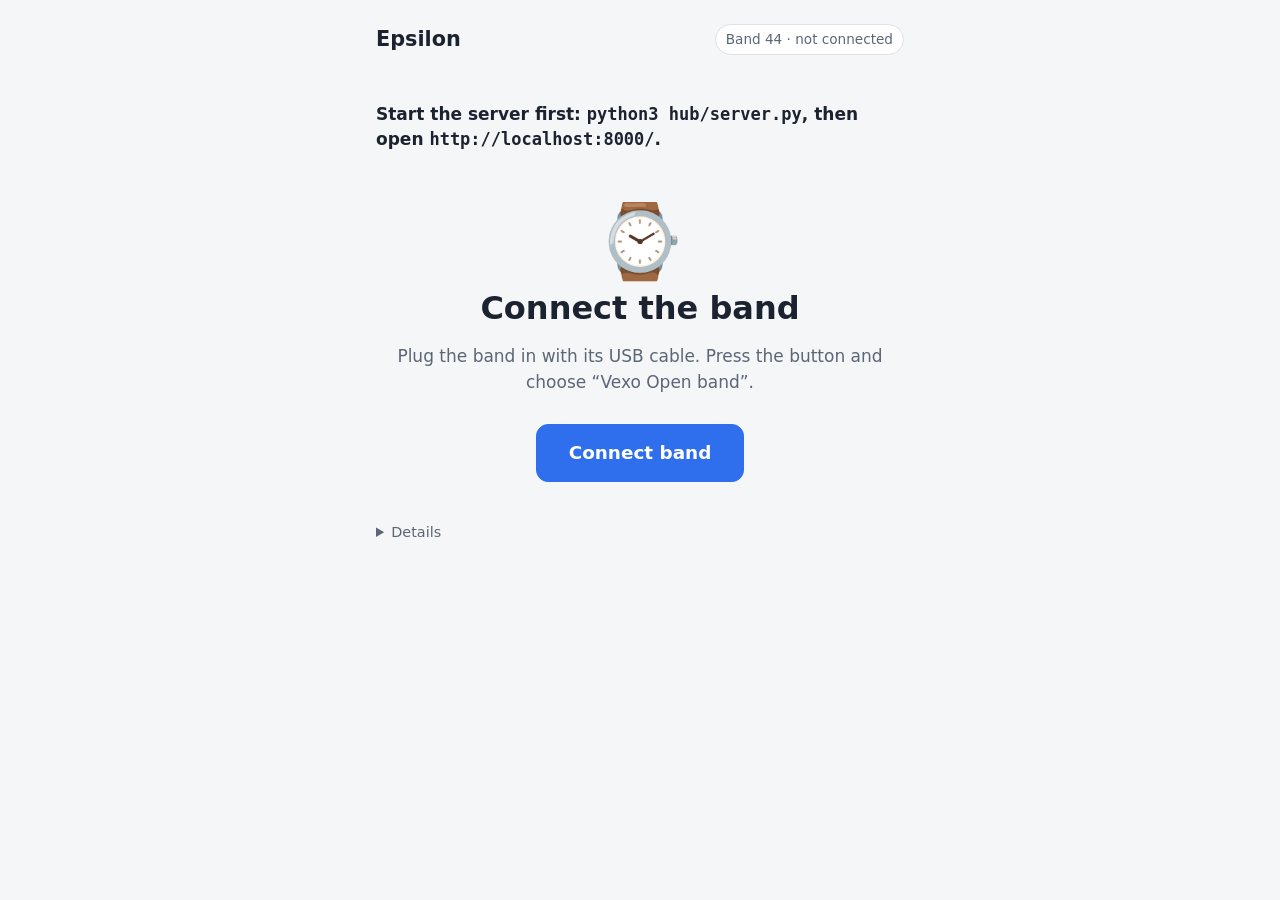
==== hub/sources/band/index.html @ 3ddc406f "Add band gesture recogniser, send server and tests - hub/sources/band: band page for Vexo-HACK-44 (U" ====
<!doctype html>
<html lang="en">
<head>
<meta charset="utf-8">
<meta name="viewport" content="width=device-width, initial-scale=1">
<meta http-equiv="Content-Security-Policy" content="default-src 'self'">
<title>Epsilon</title>
<link rel="icon" href="../../../vexo-open-kit/projects/shared/icon.png">
<link rel="stylesheet" href="style.css">
</head>
<body>
<main>
  <header>
    <h1>Epsilon</h1>
    <span id="band-state" class="pill">Band 44 · not connected</span>
  </header>
  <p id="message" class="status-line" role="status"></p>

  <!-- Used by the kit's connect helper (page.js). The link choice stays out of sight:
       USB cable by default, ?link=pretend in the address for the pretend band. -->
  <input id="number" type="hidden">
  <select id="link" hidden aria-hidden="true">
    <option value="serial" selected>USB cable</option>
    <option value="ble">Bluetooth</option>
    <option value="pretend">Pretend band</option>
  </select>
  <p id="needs-server" class="note">Start the server first: <code>python3 hub/server.py</code>, then open <code>http://localhost:8000/</code>.</p>

  <!-- 1. Connect -->
  <section id="connect-view" class="view">
    <div class="hero" aria-hidden="true">⌚</div>
    <h2>Connect the band</h2>
    <p class="soft">Plug the band in with its USB cable. Press the button and choose “Vexo Open band”.</p>
    <button id="connect" class="primary">Connect band</button>
  </section>

  <!-- 2. Teach, one word at a time -->
  <section id="teach-view" class="view" hidden>
    <p class="step" id="teach-step"></p>
    <div class="hero" id="teach-icon" aria-hidden="true"></div>
    <h2 id="teach-title"></h2>
    <p class="soft" id="teach-hint">Pause · do the gesture · pause</p>
    <div class="dots" id="teach-dots"></div>
    <p class="note" id="teach-note" role="status"></p>
    <div class="actions">
      <button id="teach-redo" class="quiet">Start this word again</button>
      <button id="teach-skip" class="quiet">Skip for now</button>
    </div>
  </section>

  <!-- 3. Use -->
  <section id="use-view" class="view" hidden>
    <div class="word-card" id="card">
      <div class="hero" id="card-icon" aria-hidden="true">👋</div>
      <h2 id="card-title">Ready</h2>
      <p class="soft" id="card-hint">Make one of your gestures.</p>
      <div class="bar" id="bar" hidden><span id="bar-fill"></span></div>
      <button id="cancel" class="quiet" hidden>Cancel</button>
    </div>
    <div class="tiles" id="tiles"></div>
    <p class="soft small center">Tap a word to teach its gesture again.</p>
    <ol id="recent" class="recent"></ol>
  </section>

  <details id="more">
    <summary>Details</summary>
    <div class="pretend-only" hidden>
      <p class="small">Pretend band: <span id="light"></span> <span id="light-text">off</span></p>
      <p><span id="pretend-moves"></span>
        <button id="pretend-tap" disabled>tap</button>
        <button id="pretend-double" disabled>double-tap</button>
        <button id="pretend-drop" disabled>lose link</button></p>
    </div>
    <p><label><input type="checkbox" id="tap-help" checked> 3 quick taps send Help</label></p>
    <p><label><input type="checkbox" id="learn" checked> Keep learning from sent gestures</label></p>
    <p><label>Tolerance (1 = normal, lower = stricter) <input id="tolerance" type="number" step="0.1" min="0.3" max="3" size="4"></label></p>
    <p class="small">Feed for the guardian app: <code id="feed-url">?</code></p>
    <canvas id="picture" width="720" height="180"></canvas>
    <pre id="log"></pre>
    <p class="actions">
      <button id="disconnect" class="quiet" disabled>Disconnect</button>
      <button id="reset" class="quiet">Forget all gestures</button>
    </p>
  </details>
</main>
<script type="module" src="app.js"></script>
</body>
</html>
---- hub/sources/band/style.css ----
:root {
  color-scheme: light dark;
  --ink: #1c2330; --soft: #5b6676; --paper: #f5f6f8; --card: #ffffff; --line: #dde1e7;
  --accent: #2f6fed; --good: #1f9d55; --bad: #d93025; --word: var(--line);
}
@media (prefers-color-scheme: dark) {
  :root { --ink: #e8ecf2; --soft: #9aa5b5; --paper: #11151b; --card: #1a2029; --line: #2e3744; --accent: #7aa5ff; --good: #4cc38a; --bad: #ff6b5e; }
}
* { box-sizing: border-box; }
body { margin: 0; background: var(--paper); color: var(--ink); font: 17px/1.5 system-ui, -apple-system, sans-serif; }
main { max-width: 560px; margin: 0 auto; padding: 16px 16px 48px; }
[hidden] { display: none !important; }

header { display: flex; align-items: center; justify-content: space-between; gap: 12px; }
h1 { font-size: 1.3rem; margin: 8px 0; }
h2 { font-size: 2rem; margin: 4px 0; line-height: 1.2; }
.pill { font-size: 0.85rem; padding: 4px 10px; border-radius: 99px; background: var(--card); border: 1px solid var(--line); color: var(--soft); }
.pill.on { color: var(--good); border-color: var(--good); }
.status-line { min-height: 1.5em; margin: 0 0 8px; color: var(--soft); font-size: 0.9rem; }
.soft { color: var(--soft); }
.small { font-size: 0.85rem; }
.center { text-align: center; }
.note { min-height: 1.5em; font-weight: 600; }

.view { text-align: center; padding: 24px 0 8px; animation: appear 0.25s ease-out; }
@keyframes appear { from { opacity: 0; transform: translateY(6px); } to { opacity: 1; transform: none; } }
.hero { font-size: 72px; line-height: 1.1; margin: 8px 0; }
.step { color: var(--soft); font-size: 0.9rem; letter-spacing: 0.04em; text-transform: uppercase; margin: 0; }

button { font: inherit; color: inherit; cursor: pointer; border-radius: 12px; border: 1px solid var(--line); background: var(--card); padding: 8px 14px; }
button:disabled { opacity: 0.4; cursor: default; }
button.primary { background: var(--accent); border-color: var(--accent); color: #fff; font-size: 1.15rem; font-weight: 600; padding: 14px 32px; margin-top: 12px; }
button.quiet { border-color: transparent; background: transparent; color: var(--soft); }
button.quiet:hover:not(:disabled) { color: var(--ink); }
.actions { display: flex; justify-content: center; gap: 8px; flex-wrap: wrap; margin-top: 8px; }

/* Teach: one dot per example */
.dots { display: flex; justify-content: center; gap: 14px; margin: 20px 0 8px; }
.dots span { width: 22px; height: 22px; border-radius: 50%; border: 2px solid var(--line); transition: background 0.2s, border-color 0.2s, transform 0.2s; }
.dots span.done { background: var(--accent); border-color: var(--accent); transform: scale(1.1); }
.note.good { color: var(--good); }
.note.bad { color: var(--bad); }

/* Use: the big card */
.word-card { background: var(--card); border: 3px solid var(--word); border-radius: 20px; padding: 24px 16px; min-height: 260px; transition: border-color 0.2s; }
.word-card.sent { border-color: var(--good); }
.word-card.unsure { border-color: var(--line); }
.bar { height: 8px; border-radius: 4px; background: var(--line); overflow: hidden; margin: 16px auto 4px; max-width: 280px; }
.bar span { display: block; height: 100%; width: 100%; background: var(--word); }

.tiles { display: grid; grid-template-columns: repeat(5, 1fr); gap: 8px; margin: 16px 0 4px; }
.tile { padding: 10px 4px; display: flex; flex-direction: column; align-items: center; gap: 2px; font-size: 0.85rem; }
.tile b { font-size: 1.8rem; line-height: 1.2; font-weight: normal; }
.tile.untaught { opacity: 0.5; border-style: dashed; }
@media (max-width: 420px) { .tiles { grid-template-columns: repeat(3, 1fr); } }

.recent { list-style: none; padding: 0; margin: 16px 0 0; color: var(--soft); font-size: 0.9rem; }
.recent li { display: flex; justify-content: space-between; padding: 6px 2px; border-bottom: 1px solid var(--line); }

details { margin-top: 32px; color: var(--soft); font-size: 0.9rem; }
summary { cursor: pointer; }
details input[type="number"] { font: inherit; width: 5em; padding: 2px 6px; }
canvas { display: block; width: 100%; height: auto; border-radius: 8px; background: #0d1117; margin: 8px 0; }
pre { max-height: 220px; overflow: auto; font-size: 0.75rem; background: var(--card); padding: 8px; border-radius: 8px; white-space: pre-wrap; }
#light { display: inline-block; width: 14px; height: 14px; border-radius: 50%; border: 1px solid var(--line); vertical-align: -2px; background: #000; }
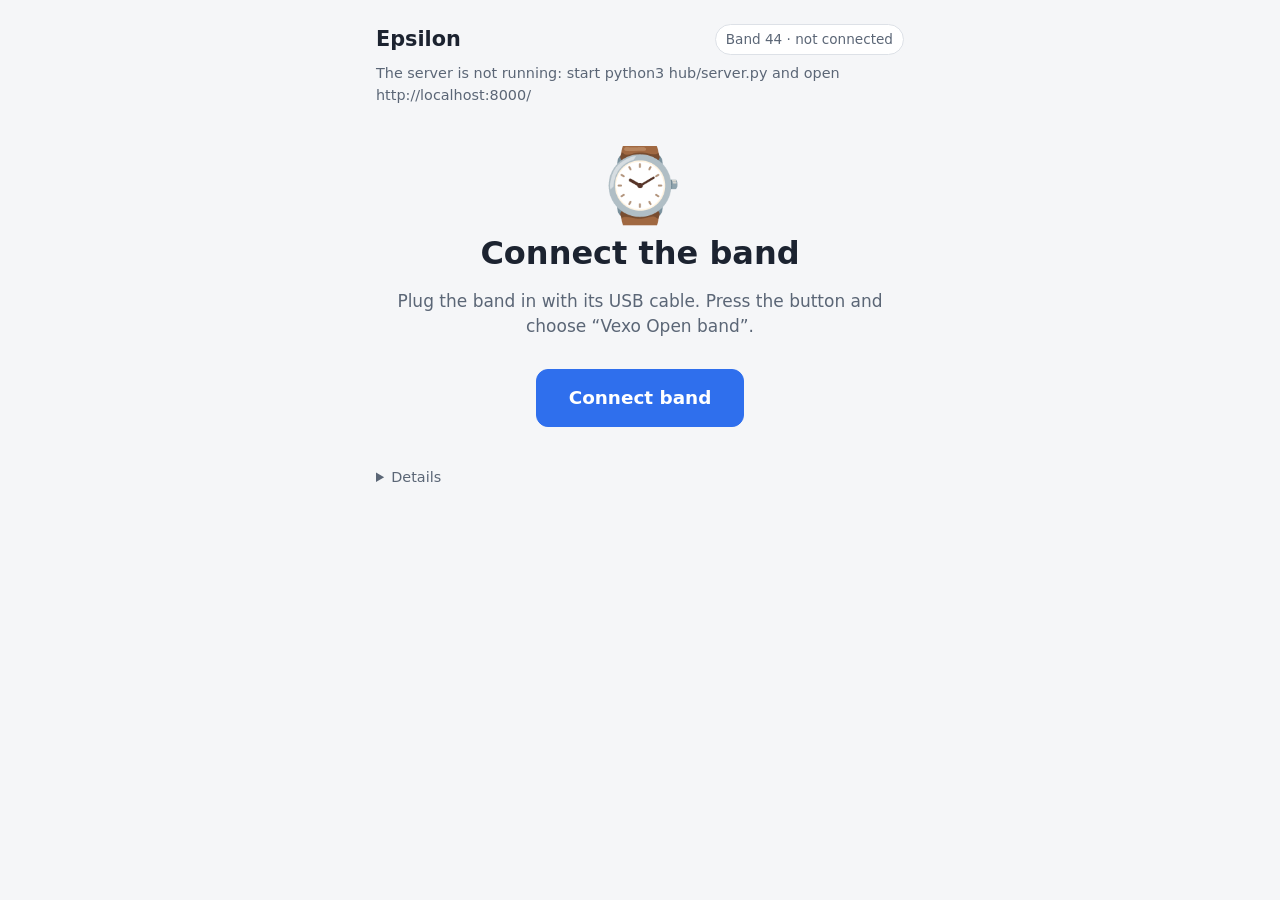
==== commit 427ea15c: "Taps: own detector, calibration, tap words; timed teaching; live waves - gestures.js: TapDetector on" ====
--- a/hub/sources/band/index.html
+++ b/hub/sources/band/index.html
@@ -34,13 +34,24 @@
     <button id="connect" class="primary">Connect band</button>
   </section>
 
+  <!-- 1b. Calibrate taps and movement (once) -->
+  <section id="calib-view" class="view" hidden>
+    <p class="step" id="calib-step"></p>
+    <div class="hero" id="calib-icon" aria-hidden="true"></div>
+    <h2 id="calib-title"></h2>
+    <p class="soft" id="calib-hint"></p>
+    <div class="dots" id="calib-dots"></div>
+    <p class="phase" id="calib-phase"></p>
+    <div class="actions"><button id="calib-skip" class="quiet">Skip</button></div>
+  </section>
+
   <!-- 2. Teach, one word at a time -->
   <section id="teach-view" class="view" hidden>
     <p class="step" id="teach-step"></p>
     <div class="hero" id="teach-icon" aria-hidden="true"></div>
     <h2 id="teach-title"></h2>
-    <p class="soft" id="teach-hint">Pause · do the gesture · pause</p>
     <div class="dots" id="teach-dots"></div>
+    <p class="phase" id="teach-phase"></p>
     <p class="note" id="teach-note" role="status"></p>
     <div class="actions">
       <button id="teach-redo" class="quiet">Start this word again</button>
@@ -62,23 +73,26 @@
     <ol id="recent" class="recent"></ol>
   </section>
 
+  <section id="waves" hidden>
+    <canvas id="picture" width="720" height="160"></canvas>
+    <p class="soft small center" id="wave-state">Live motion</p>
+  </section>
+
   <details id="more">
     <summary>Details</summary>
     <div class="pretend-only" hidden>
       <p class="small">Pretend band: <span id="light"></span> <span id="light-text">off</span></p>
       <p><span id="pretend-moves"></span>
-        <button id="pretend-tap" disabled>tap</button>
-        <button id="pretend-double" disabled>double-tap</button>
         <button id="pretend-drop" disabled>lose link</button></p>
     </div>
-    <p><label><input type="checkbox" id="tap-help" checked> 3 quick taps send Help</label></p>
+    <p><label><input type="checkbox" id="tap-help" checked> 3 taps send Help (if no word uses 3 taps)</label></p>
     <p><label><input type="checkbox" id="learn" checked> Keep learning from sent gestures</label></p>
     <p><label>Tolerance (1 = normal, lower = stricter) <input id="tolerance" type="number" step="0.1" min="0.3" max="3" size="4"></label></p>
     <p class="small">Feed for the guardian app: <code id="feed-url">?</code></p>
-    <canvas id="picture" width="720" height="180"></canvas>
     <pre id="log"></pre>
     <p class="actions">
       <button id="disconnect" class="quiet" disabled>Disconnect</button>
+      <button id="calibrate" class="quiet">Calibrate taps again</button>
       <button id="reset" class="quiet">Forget all gestures</button>
     </p>
   </details>
--- a/hub/sources/band/style.css
+++ b/hub/sources/band/style.css
@@ -63,3 +63,17 @@
 canvas { display: block; width: 100%; height: auto; border-radius: 8px; background: #0d1117; margin: 8px 0; }
 pre { max-height: 220px; overflow: auto; font-size: 0.75rem; background: var(--card); padding: 8px; border-radius: 8px; white-space: pre-wrap; }
 #light { display: inline-block; width: 14px; height: 14px; border-radius: 50%; border: 1px solid var(--line); vertical-align: -2px; background: #000; }
+
+/* Live waves */
+#waves { margin-top: 16px; }
+#waves canvas { margin: 0; }
+#wave-state { margin: 4px 0 0; }
+#wave-state.ready { color: var(--good); }
+#wave-state.reading { color: var(--accent); font-weight: 600; }
+
+/* Teach: the countdown line */
+.phase { font-size: 2.4rem; font-weight: 700; min-height: 1.3em; margin: 8px 0; transition: color 0.15s; }
+.phase.wait { color: var(--soft); }
+.phase.go { color: var(--accent); animation: pop 0.25s ease-out; }
+@keyframes pop { from { transform: scale(0.85); } to { transform: none; } }
+.tile small { font-size: 0.7rem; color: var(--soft); }
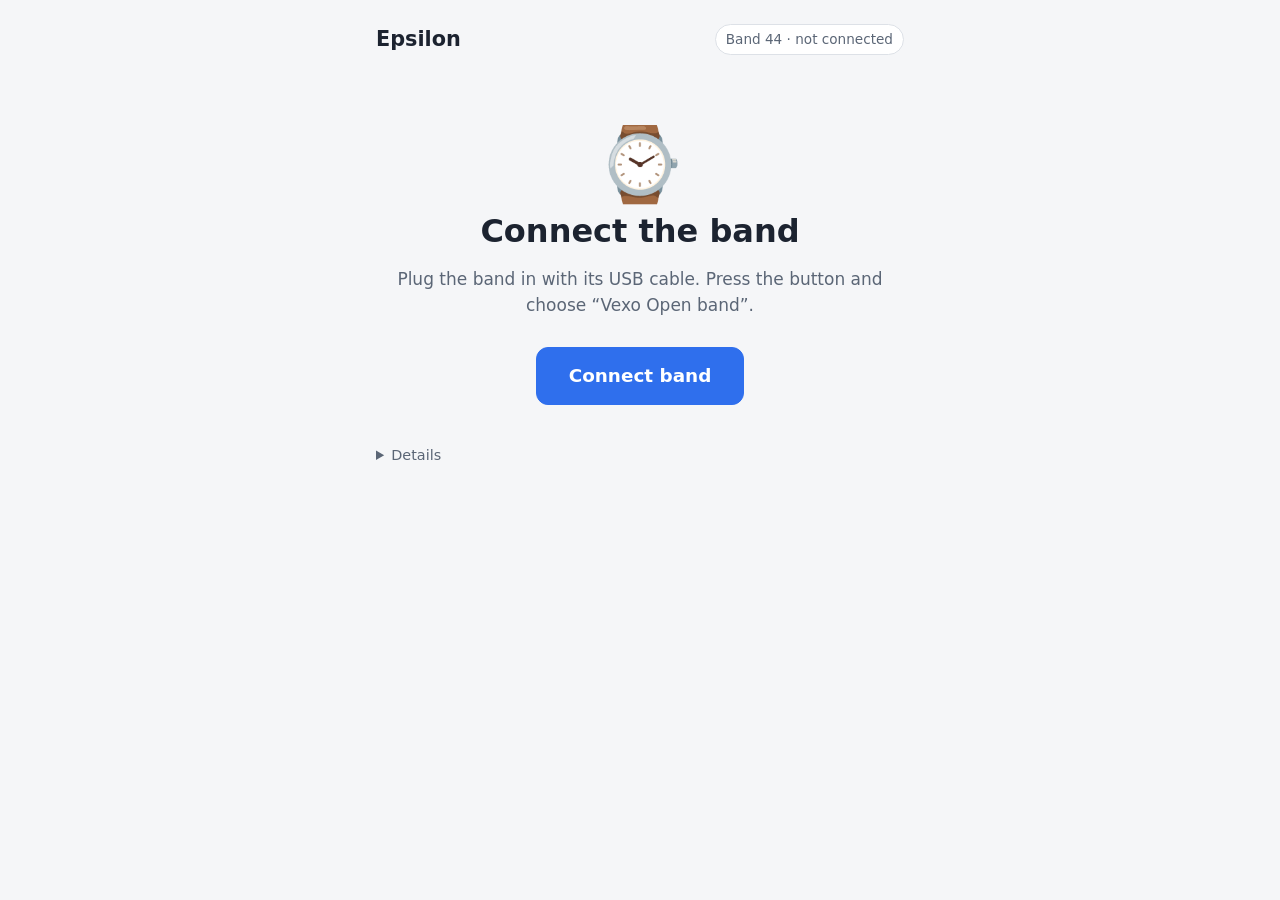
==== commit 3dd03011: "Taps from real data: detector, calibration, reference recording, confidence - Tap detector rebuilt f" ====
--- a/hub/sources/band/index.html
+++ b/hub/sources/band/index.html
@@ -42,7 +42,7 @@
     <p class="soft" id="calib-hint"></p>
     <div class="dots" id="calib-dots"></div>
     <p class="phase" id="calib-phase"></p>
-    <div class="actions"><button id="calib-skip" class="quiet">Skip</button></div>
+    <div class="actions"><button id="calib-skip" class="quiet">Skip this</button></div>
   </section>
 
   <!-- 2. Teach, one word at a time -->
@@ -93,6 +93,7 @@
     <p class="actions">
       <button id="disconnect" class="quiet" disabled>Disconnect</button>
       <button id="calibrate" class="quiet">Calibrate taps again</button>
+      <button id="reference" class="quiet">Record reference data (3 min)</button>
       <button id="reset" class="quiet">Forget all gestures</button>
     </p>
   </details>
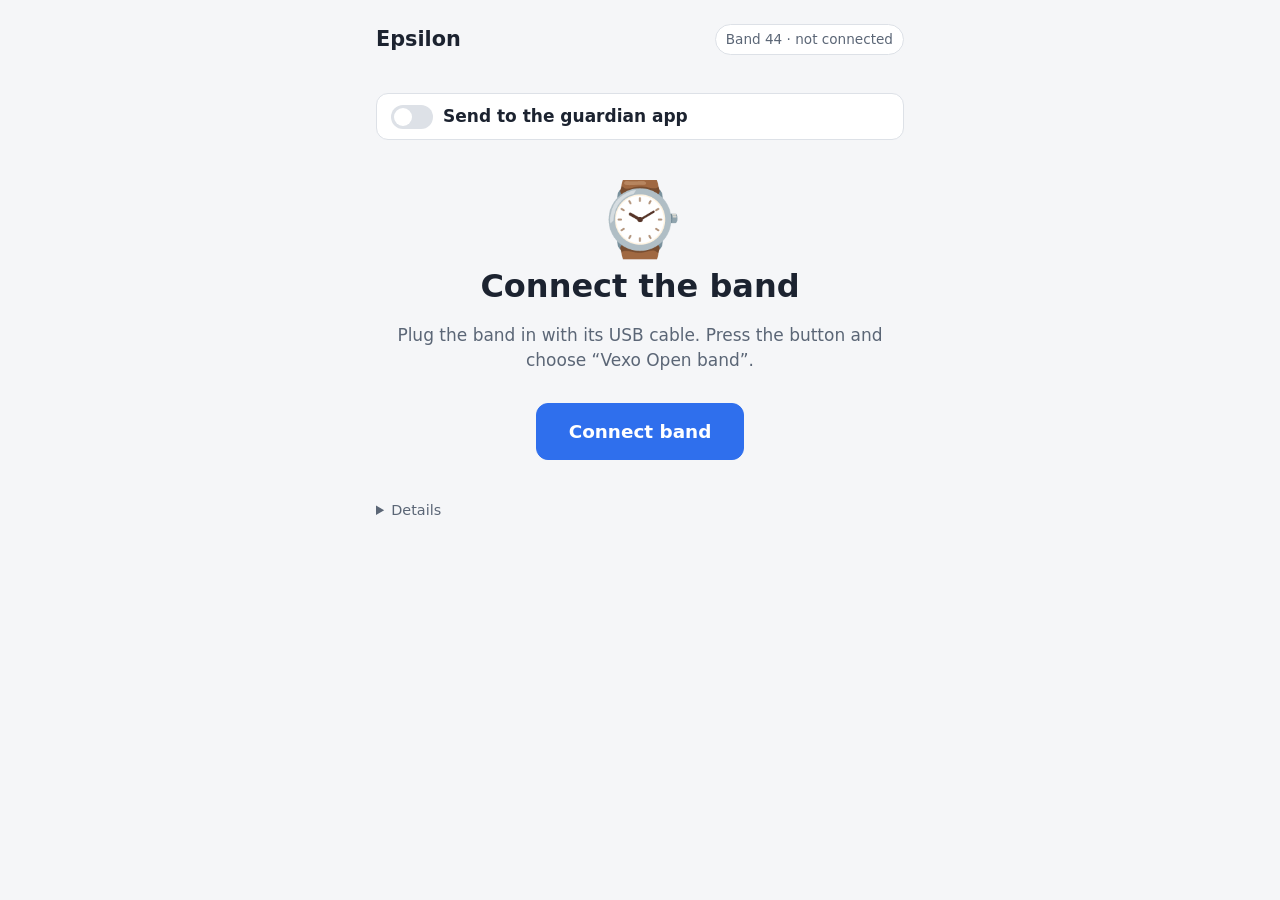
==== commit fe0824db: "Send-to-app switch; confidence on the app's 0.8 scale - Band page: 'Send to the guardian app' switch" ====
--- a/hub/sources/band/index.html
+++ b/hub/sources/band/index.html
@@ -15,6 +15,10 @@
     <span id="band-state" class="pill">Band 44 · not connected</span>
   </header>
   <p id="message" class="status-line" role="status"></p>
+  <label class="to-app" id="to-app-row">
+    <input type="checkbox" id="to-app" role="switch">
+    <span><b>Send to the guardian app</b> <span id="app-state" class="soft small"></span></span>
+  </label>
 
   <!-- Used by the kit's connect helper (page.js). The link choice stays out of sight:
        USB cable by default, ?link=pretend in the address for the pretend band. -->
--- a/hub/sources/band/style.css
+++ b/hub/sources/band/style.css
@@ -77,3 +77,12 @@
 .phase.go { color: var(--accent); animation: pop 0.25s ease-out; }
 @keyframes pop { from { transform: scale(0.85); } to { transform: none; } }
 .tile small { font-size: 0.7rem; color: var(--soft); }
+
+/* The "Send to the guardian app" switch */
+.to-app { display: flex; align-items: center; gap: 10px; padding: 10px 14px; margin: 4px 0 8px; border: 1px solid var(--line); border-radius: 12px; background: var(--card); cursor: pointer; }
+.to-app input { appearance: none; width: 42px; height: 24px; border-radius: 12px; background: var(--line); position: relative; flex: none; cursor: pointer; transition: background 0.2s; margin: 0; }
+.to-app input::after { content: ''; position: absolute; top: 3px; left: 3px; width: 18px; height: 18px; border-radius: 50%; background: #fff; transition: transform 0.2s; }
+.to-app input:checked { background: var(--good); }
+.to-app input:checked::after { transform: translateX(18px); }
+.to-app input:disabled { opacity: 0.4; }
+.to-app.on { border-color: var(--good); }
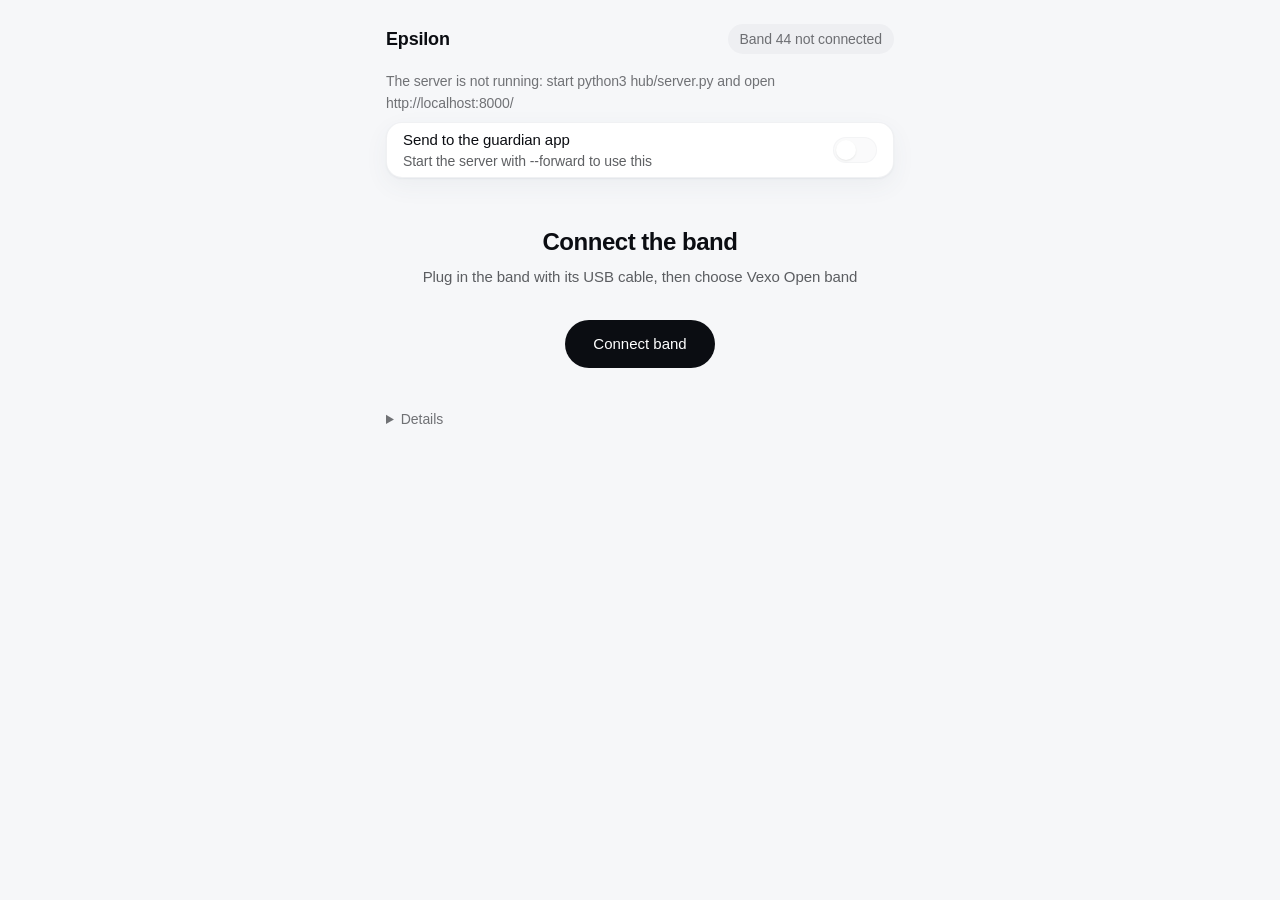
==== commit fbc4e0fa: "Log every gesture with raw motion; full raw log; SurfV4-style page - recorder.js: each movement, tap" ====
--- a/hub/sources/band/index.html
+++ b/hub/sources/band/index.html
@@ -12,7 +12,7 @@
 <main>
   <header>
     <h1>Epsilon</h1>
-    <span id="band-state" class="pill">Band 44 · not connected</span>
+    <span id="band-state" class="pill">Band 44 not connected</span>
   </header>
   <p id="message" class="status-line" role="status"></p>
   <label class="to-app" id="to-app-row">
@@ -34,7 +34,7 @@
   <section id="connect-view" class="view">
     <div class="hero" aria-hidden="true">⌚</div>
     <h2>Connect the band</h2>
-    <p class="soft">Plug the band in with its USB cable. Press the button and choose “Vexo Open band”.</p>
+    <p class="soft">Plug in the band with its USB cable, then choose Vexo Open band</p>
     <button id="connect" class="primary">Connect band</button>
   </section>
 
@@ -46,7 +46,7 @@
     <p class="soft" id="calib-hint"></p>
     <div class="dots" id="calib-dots"></div>
     <p class="phase" id="calib-phase"></p>
-    <div class="actions"><button id="calib-skip" class="quiet">Skip this</button></div>
+    <div class="actions"><button id="calib-skip" class="quiet">Skip</button></div>
   </section>
 
   <!-- 2. Teach, one word at a time -->
@@ -58,8 +58,8 @@
     <p class="phase" id="teach-phase"></p>
     <p class="note" id="teach-note" role="status"></p>
     <div class="actions">
-      <button id="teach-redo" class="quiet">Start this word again</button>
-      <button id="teach-skip" class="quiet">Skip for now</button>
+      <button id="teach-redo" class="quiet">Start over</button>
+      <button id="teach-skip" class="quiet">Skip</button>
     </div>
   </section>
 
@@ -68,12 +68,12 @@
     <div class="word-card" id="card">
       <div class="hero" id="card-icon" aria-hidden="true">👋</div>
       <h2 id="card-title">Ready</h2>
-      <p class="soft" id="card-hint">Make one of your gestures.</p>
+      <p class="soft" id="card-hint">Make a gesture</p>
       <div class="bar" id="bar" hidden><span id="bar-fill"></span></div>
       <button id="cancel" class="quiet" hidden>Cancel</button>
     </div>
     <div class="tiles" id="tiles"></div>
-    <p class="soft small center">Tap a word to teach its gesture again.</p>
+    <p class="soft small center">Tap a word to teach it again</p>
     <ol id="recent" class="recent"></ol>
   </section>
 
@@ -91,6 +91,7 @@
     </div>
     <p><label><input type="checkbox" id="tap-help" checked> 3 taps send Help (if no word uses 3 taps)</label></p>
     <p><label><input type="checkbox" id="learn" checked> Keep learning from sent gestures</label></p>
+    <p><label><input type="checkbox" id="full-log" checked> Keep a full raw log in data/recordings</label></p>
     <p><label>Tolerance (1 = normal, lower = stricter) <input id="tolerance" type="number" step="0.1" min="0.3" max="3" size="4"></label></p>
     <p class="small">Feed for the guardian app: <code id="feed-url">?</code></p>
     <pre id="log"></pre>
--- a/hub/sources/band/style.css
+++ b/hub/sources/band/style.css
@@ -1,88 +1,135 @@
+/* Epsilon band page. Follows the SurfV4 design system (design-docs/tokens.md, craft.md):
+   neutral ink on a soft canvas, one accent, the inverted chip as the one primary action,
+   a 4 px spacing grid with three gaps, concentric radii, no decoration. */
 :root {
   color-scheme: light dark;
-  --ink: #1c2330; --soft: #5b6676; --paper: #f5f6f8; --card: #ffffff; --line: #dde1e7;
-  --accent: #2f6fed; --good: #1f9d55; --bad: #d93025; --word: var(--line);
+  --ink-rgb: 11, 13, 18;
+  --tint-rgb: 71, 85, 105;
+  --canvas: #f6f7f9;
+  --card: #ffffff;
+  --text-primary: rgb(var(--ink-rgb));
+  --text-secondary: rgba(var(--ink-rgb), 0.66);
+  --text-muted: rgba(var(--ink-rgb), 0.57);
+  --text-faint: rgba(var(--ink-rgb), 0.45);
+  --bg-surface: rgba(var(--tint-rgb), 0.045);
+  --bg-inset: rgba(var(--tint-rgb), 0.06);
+  --border: rgba(var(--tint-rgb), 0.1);
+  --border-subtle: rgba(var(--tint-rgb), 0.08);
+  --cta: rgb(var(--ink-rgb));
+  --on-cta: #ffffff;
+  --accent: #2563eb;
+  --success: #15803d;
+  --error: #b91c1c;
+  --shadow: 0 1px 2px rgba(var(--tint-rgb), 0.06), 0 8px 24px rgba(var(--tint-rgb), 0.06);
+  --word: var(--border);
+
+  --text-sm: 14px; --text-body: 15px; --text-lg: 18px; --text-2xl: 24px; --text-5xl: 48px;
+  --radius-sm: 12px; --radius-md: 16px; --radius-2xl: 28px;
+  --gap-row: 8px; --gap-group: 16px; --gap-section: 32px;
+  --fast: 150ms; --ease: cubic-bezier(0.2, 0, 0, 1);
 }
 @media (prefers-color-scheme: dark) {
-  :root { --ink: #e8ecf2; --soft: #9aa5b5; --paper: #11151b; --card: #1a2029; --line: #2e3744; --accent: #7aa5ff; --good: #4cc38a; --bad: #ff6b5e; }
+  :root {
+    --ink-rgb: 255, 255, 255;
+    --tint-rgb: 255, 255, 255;
+    --canvas: #0b0d12;
+    --card: rgba(255, 255, 255, 0.04);
+    --text-secondary: rgba(var(--ink-rgb), 0.6);
+    --text-muted: rgba(var(--ink-rgb), 0.46);
+    --text-faint: rgba(var(--ink-rgb), 0.35);
+    --border: rgba(var(--tint-rgb), 0.08);
+    --cta: #ffffff;
+    --on-cta: #060a1e;
+    --accent: #60a5fa;
+    --success: #4ade80;
+    --error: #f87171;
+    --shadow: none;
+  }
 }
 * { box-sizing: border-box; }
-body { margin: 0; background: var(--paper); color: var(--ink); font: 17px/1.5 system-ui, -apple-system, sans-serif; }
-main { max-width: 560px; margin: 0 auto; padding: 16px 16px 48px; }
+html { -webkit-font-smoothing: antialiased; }
+body { margin: 0; background: var(--canvas); color: var(--text-primary); font: 400 var(--text-body)/22px Inter, -apple-system, BlinkMacSystemFont, "Segoe UI", Roboto, sans-serif; letter-spacing: -0.005em; }
+main { max-width: 540px; margin: 0 auto; padding: 24px 16px 64px; }
 [hidden] { display: none !important; }
+p { margin: 0; }
 
-header { display: flex; align-items: center; justify-content: space-between; gap: 12px; }
-h1 { font-size: 1.3rem; margin: 8px 0; }
-h2 { font-size: 2rem; margin: 4px 0; line-height: 1.2; }
-.pill { font-size: 0.85rem; padding: 4px 10px; border-radius: 99px; background: var(--card); border: 1px solid var(--line); color: var(--soft); }
-.pill.on { color: var(--good); border-color: var(--good); }
-.status-line { min-height: 1.5em; margin: 0 0 8px; color: var(--soft); font-size: 0.9rem; }
-.soft { color: var(--soft); }
-.small { font-size: 0.85rem; }
+header { display: flex; align-items: center; justify-content: space-between; gap: var(--gap-group); margin-bottom: var(--gap-group); }
+h1 { font-size: var(--text-lg); font-weight: 600; letter-spacing: -0.01em; margin: 0; }
+h2 { font-size: var(--text-2xl); line-height: 32px; font-weight: 600; letter-spacing: -0.02em; margin: 0; }
+.pill { font-size: var(--text-sm); color: var(--text-muted); padding: 4px 12px; border-radius: 9999px; background: var(--bg-surface); }
+.pill.on { color: var(--success); }
+.status-line { min-height: 20px; margin: 0 0 var(--gap-row); color: var(--text-muted); font-size: var(--text-sm); }
+.soft { color: var(--text-secondary); }
+.small { font-size: var(--text-sm); line-height: 20px; }
 .center { text-align: center; }
-.note { min-height: 1.5em; font-weight: 600; }
+.note { min-height: 20px; margin: var(--gap-row) 0 0; font-size: var(--text-sm); color: var(--text-secondary); }
+.note.good { color: var(--success); }
+.note.bad { color: var(--error); }
 
-.view { text-align: center; padding: 24px 0 8px; animation: appear 0.25s ease-out; }
-@keyframes appear { from { opacity: 0; transform: translateY(6px); } to { opacity: 1; transform: none; } }
-.hero { font-size: 72px; line-height: 1.1; margin: 8px 0; }
-.step { color: var(--soft); font-size: 0.9rem; letter-spacing: 0.04em; text-transform: uppercase; margin: 0; }
-
-button { font: inherit; color: inherit; cursor: pointer; border-radius: 12px; border: 1px solid var(--line); background: var(--card); padding: 8px 14px; }
-button:disabled { opacity: 0.4; cursor: default; }
-button.primary { background: var(--accent); border-color: var(--accent); color: #fff; font-size: 1.15rem; font-weight: 600; padding: 14px 32px; margin-top: 12px; }
-button.quiet { border-color: transparent; background: transparent; color: var(--soft); }
-button.quiet:hover:not(:disabled) { color: var(--ink); }
-.actions { display: flex; justify-content: center; gap: 8px; flex-wrap: wrap; margin-top: 8px; }
-
-/* Teach: one dot per example */
-.dots { display: flex; justify-content: center; gap: 14px; margin: 20px 0 8px; }
-.dots span { width: 22px; height: 22px; border-radius: 50%; border: 2px solid var(--line); transition: background 0.2s, border-color 0.2s, transform 0.2s; }
-.dots span.done { background: var(--accent); border-color: var(--accent); transform: scale(1.1); }
-.note.good { color: var(--good); }
-.note.bad { color: var(--bad); }
-
-/* Use: the big card */
-.word-card { background: var(--card); border: 3px solid var(--word); border-radius: 20px; padding: 24px 16px; min-height: 260px; transition: border-color 0.2s; }
-.word-card.sent { border-color: var(--good); }
-.word-card.unsure { border-color: var(--line); }
-.bar { height: 8px; border-radius: 4px; background: var(--line); overflow: hidden; margin: 16px auto 4px; max-width: 280px; }
-.bar span { display: block; height: 100%; width: 100%; background: var(--word); }
-
-.tiles { display: grid; grid-template-columns: repeat(5, 1fr); gap: 8px; margin: 16px 0 4px; }
-.tile { padding: 10px 4px; display: flex; flex-direction: column; align-items: center; gap: 2px; font-size: 0.85rem; }
-.tile b { font-size: 1.8rem; line-height: 1.2; font-weight: normal; }
-.tile.untaught { opacity: 0.5; border-style: dashed; }
-@media (max-width: 420px) { .tiles { grid-template-columns: repeat(3, 1fr); } }
-
-.recent { list-style: none; padding: 0; margin: 16px 0 0; color: var(--soft); font-size: 0.9rem; }
-.recent li { display: flex; justify-content: space-between; padding: 6px 2px; border-bottom: 1px solid var(--line); }
-
-details { margin-top: 32px; color: var(--soft); font-size: 0.9rem; }
-summary { cursor: pointer; }
-details input[type="number"] { font: inherit; width: 5em; padding: 2px 6px; }
-canvas { display: block; width: 100%; height: auto; border-radius: 8px; background: #0d1117; margin: 8px 0; }
-pre { max-height: 220px; overflow: auto; font-size: 0.75rem; background: var(--card); padding: 8px; border-radius: 8px; white-space: pre-wrap; }
-#light { display: inline-block; width: 14px; height: 14px; border-radius: 50%; border: 1px solid var(--line); vertical-align: -2px; background: #000; }
-
-/* Live waves */
-#waves { margin-top: 16px; }
-#waves canvas { margin: 0; }
-#wave-state { margin: 4px 0 0; }
-#wave-state.ready { color: var(--good); }
-#wave-state.reading { color: var(--accent); font-weight: 600; }
-
-/* Teach: the countdown line */
-.phase { font-size: 2.4rem; font-weight: 700; min-height: 1.3em; margin: 8px 0; transition: color 0.15s; }
-.phase.wait { color: var(--soft); }
-.phase.go { color: var(--accent); animation: pop 0.25s ease-out; }
-@keyframes pop { from { transform: scale(0.85); } to { transform: none; } }
-.tile small { font-size: 0.7rem; color: var(--soft); }
-
-/* The "Send to the guardian app" switch */
-.to-app { display: flex; align-items: center; gap: 10px; padding: 10px 14px; margin: 4px 0 8px; border: 1px solid var(--line); border-radius: 12px; background: var(--card); cursor: pointer; }
-.to-app input { appearance: none; width: 42px; height: 24px; border-radius: 12px; background: var(--line); position: relative; flex: none; cursor: pointer; transition: background 0.2s; margin: 0; }
-.to-app input::after { content: ''; position: absolute; top: 3px; left: 3px; width: 18px; height: 18px; border-radius: 50%; background: #fff; transition: transform 0.2s; }
-.to-app input:checked { background: var(--good); }
+/* The send switch: one row, a label and the control */
+.to-app { display: flex; align-items: center; justify-content: space-between; gap: 12px; min-height: 56px; padding: 0 16px; margin-bottom: var(--gap-section); border-radius: var(--radius-md); background: var(--card); box-shadow: var(--shadow); border: 1px solid var(--border-subtle); cursor: pointer; }
+.to-app > span { display: flex; flex-direction: column; order: -1; }
+.to-app b { font-weight: 500; }
+.to-app input { appearance: none; width: 44px; height: 26px; border-radius: 9999px; background: var(--bg-inset); border: 1px solid var(--border); position: relative; flex: none; cursor: pointer; margin: 0; transition: background var(--fast) var(--ease); }
+.to-app input::after { content: ''; position: absolute; top: 2px; left: 2px; width: 20px; height: 20px; border-radius: 50%; background: #fff; box-shadow: 0 1px 2px rgba(0, 0, 0, 0.2); transition: transform var(--fast) var(--ease); }
+.to-app input:checked { background: var(--success); border-color: transparent; }
 .to-app input:checked::after { transform: translateX(18px); }
 .to-app input:disabled { opacity: 0.4; }
-.to-app.on { border-color: var(--good); }
+
+.view { text-align: center; padding: var(--gap-group) 0 0; animation: appear 200ms var(--ease); }
+@keyframes appear { from { opacity: 0; transform: translateY(4px); } to { opacity: 1; transform: none; } }
+.hero { display: none; }
+.step { color: var(--text-muted); font-size: var(--text-sm); margin-bottom: var(--gap-row); }
+.view > .soft { margin-top: var(--gap-row); }
+
+/* The inverted chip is the one primary action; everything else is quiet */
+button { font: inherit; font-weight: 500; color: inherit; cursor: pointer; border: none; background: none; border-radius: var(--radius-sm); padding: 10px 14px; transition: background var(--fast) var(--ease), opacity var(--fast) var(--ease); }
+button:disabled { opacity: 0.4; cursor: default; }
+button.primary { background: var(--cta); color: var(--on-cta); border-radius: 9999px; min-height: 48px; padding: 0 28px; margin-top: var(--gap-section); }
+button.quiet { color: var(--text-secondary); }
+button.quiet:hover:not(:disabled) { background: var(--bg-surface); color: var(--text-primary); }
+.actions { display: flex; justify-content: center; gap: var(--gap-row); flex-wrap: wrap; margin-top: var(--gap-group); }
+
+/* Teaching and calibration: the countdown and one dot per try */
+.dots { display: flex; justify-content: center; gap: var(--gap-row); margin: var(--gap-section) 0 0; min-height: 10px; }
+.dots span { width: 10px; height: 10px; border-radius: 50%; background: var(--bg-inset); box-shadow: inset 0 0 0 1px var(--border); transition: background var(--fast) var(--ease); }
+.dots span.done { background: var(--text-primary); box-shadow: none; }
+.phase { font-size: var(--text-5xl); line-height: 1; font-weight: 600; letter-spacing: -0.02em; min-height: 48px; margin-top: var(--gap-group); font-variant-numeric: tabular-nums; }
+.phase.wait { color: var(--text-faint); }
+.phase.go { color: var(--text-primary); }
+
+/* Using it: the card says the word; its edge takes the word's colour */
+.word-card { background: var(--card); border-radius: var(--radius-2xl); box-shadow: var(--shadow); border: 1px solid var(--border-subtle); padding: 40px 24px; min-height: 200px; display: flex; flex-direction: column; justify-content: center; align-items: center; gap: var(--gap-row); transition: border-color var(--fast) var(--ease); }
+.word-card:not(.unsure) { border-color: var(--word); }
+.word-card #card-title { font-size: 36px; line-height: 40px; }
+.word-card.sent #card-title { color: var(--success); }
+.word-card.unsure #card-title { color: var(--text-secondary); }
+.bar { height: 4px; width: 160px; border-radius: 9999px; background: var(--bg-inset); overflow: hidden; margin-top: var(--gap-group); }
+.bar span { display: block; height: 100%; width: 100%; background: var(--text-primary); }
+
+.tiles { display: grid; grid-template-columns: repeat(5, 1fr); gap: var(--gap-row); margin-top: var(--gap-group); }
+.tile { display: flex; flex-direction: column; align-items: center; gap: 2px; padding: 12px 4px; border-radius: var(--radius-md); background: var(--card); border: 1px solid var(--border-subtle); font-size: var(--text-sm); }
+.tile b { display: none; }
+.tile small { font-size: 12px; font-weight: 400; color: var(--text-muted); }
+.tile.untaught { background: transparent; border-style: dashed; color: var(--text-muted); }
+@media (max-width: 420px) { .tiles { grid-template-columns: repeat(3, 1fr); } }
+#use-view > .soft.small { margin-top: var(--gap-row); color: var(--text-muted); }
+
+.recent { list-style: none; padding: 0; margin: var(--gap-section) 0 0; font-size: var(--text-sm); }
+.recent li { display: flex; justify-content: space-between; padding: 10px 0; color: var(--text-secondary); }
+.recent li + li { border-top: 1px solid var(--border-subtle); }
+
+#waves { margin-top: var(--gap-section); }
+#waves canvas { display: block; width: 100%; height: auto; border-radius: var(--radius-md); background: var(--bg-inset); }
+#wave-state { margin-top: var(--gap-row); color: var(--text-muted); }
+#wave-state.ready { color: var(--success); }
+#wave-state.reading { color: var(--text-primary); }
+
+/* Details: everything for testing, out of the way */
+details { margin-top: var(--gap-section); color: var(--text-secondary); font-size: var(--text-sm); }
+summary { cursor: pointer; padding: 8px 0; color: var(--text-muted); }
+details p { margin: var(--gap-row) 0; }
+details input[type="number"] { font: inherit; width: 4.5em; padding: 4px 8px; border-radius: 8px; border: 1px solid var(--border); background: var(--card); color: inherit; }
+details code { font-size: 12px; word-break: break-all; }
+pre { max-height: 240px; overflow: auto; font-size: 12px; line-height: 18px; background: var(--bg-surface); padding: 12px; border-radius: var(--radius-sm); white-space: pre-wrap; }
+#light { display: inline-block; width: 10px; height: 10px; border-radius: 50%; background: #000; }
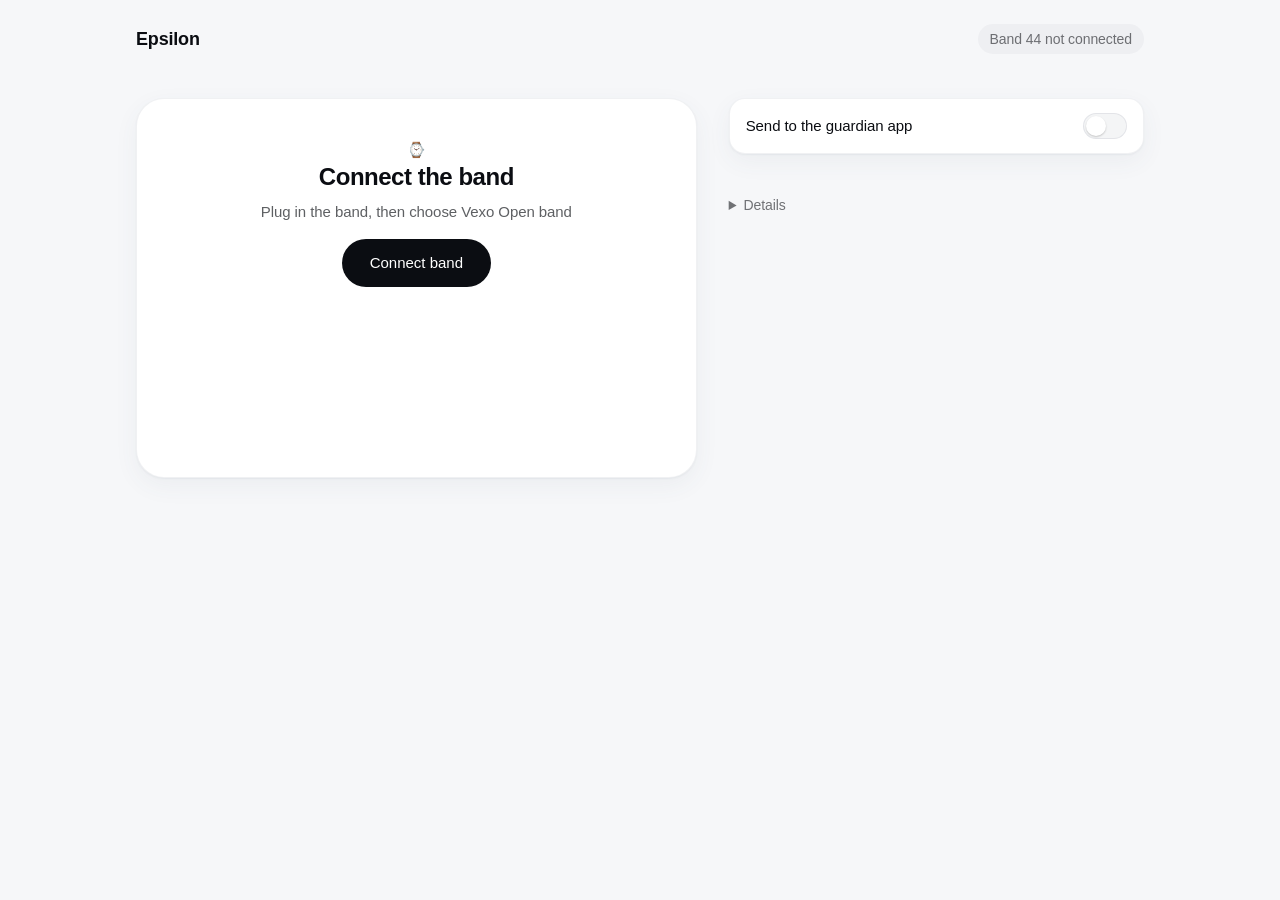
==== commit 95c288aa: "Page: line icons for the words, every screen in a card, two columns on a laptop, less text Co-Author" ====
--- a/hub/sources/band/index.html
+++ b/hub/sources/band/index.html
@@ -15,10 +15,6 @@
     <span id="band-state" class="pill">Band 44 not connected</span>
   </header>
   <p id="message" class="status-line" role="status"></p>
-  <label class="to-app" id="to-app-row">
-    <input type="checkbox" id="to-app" role="switch">
-    <span><b>Send to the guardian app</b> <span id="app-state" class="soft small"></span></span>
-  </label>
 
   <!-- Used by the kit's connect helper (page.js). The link choice stays out of sight:
        USB cable by default, ?link=pretend in the address for the pretend band. -->
@@ -30,11 +26,13 @@
   </select>
   <p id="needs-server" class="note">Start the server first: <code>python3 hub/server.py</code>, then open <code>http://localhost:8000/</code>.</p>
 
+  <div class="layout">
+    <div class="primary">
   <!-- 1. Connect -->
   <section id="connect-view" class="view">
     <div class="hero" aria-hidden="true">⌚</div>
     <h2>Connect the band</h2>
-    <p class="soft">Plug in the band with its USB cable, then choose Vexo Open band</p>
+    <p class="soft">Plug in the band, then choose Vexo Open band</p>
     <button id="connect" class="primary">Connect band</button>
   </section>
 
@@ -73,15 +71,20 @@
       <button id="cancel" class="quiet" hidden>Cancel</button>
     </div>
     <div class="tiles" id="tiles"></div>
-    <p class="soft small center">Tap a word to teach it again</p>
     <ol id="recent" class="recent"></ol>
   </section>
 
+
+    </div>
+    <aside class="side">
+  <label class="to-app" id="to-app-row">
+    <input type="checkbox" id="to-app" role="switch">
+    <span><b>Send to the guardian app</b> <span id="app-state" class="soft small"></span></span>
+  </label>
   <section id="waves" hidden>
     <canvas id="picture" width="720" height="160"></canvas>
     <p class="soft small center" id="wave-state">Live motion</p>
   </section>
-
   <details id="more">
     <summary>Details</summary>
     <div class="pretend-only" hidden>
@@ -102,6 +105,8 @@
       <button id="reset" class="quiet">Forget all gestures</button>
     </p>
   </details>
+    </aside>
+  </div>
 </main>
 <script type="module" src="app.js"></script>
 </body>
--- a/hub/sources/band/style.css
+++ b/hub/sources/band/style.css
@@ -49,7 +49,7 @@
 * { box-sizing: border-box; }
 html { -webkit-font-smoothing: antialiased; }
 body { margin: 0; background: var(--canvas); color: var(--text-primary); font: 400 var(--text-body)/22px Inter, -apple-system, BlinkMacSystemFont, "Segoe UI", Roboto, sans-serif; letter-spacing: -0.005em; }
-main { max-width: 540px; margin: 0 auto; padding: 24px 16px 64px; }
+main { max-width: 1040px; margin: 0 auto; padding: 24px 16px 64px; }
 [hidden] { display: none !important; }
 p { margin: 0; }
 
@@ -78,7 +78,9 @@
 
 .view { text-align: center; padding: var(--gap-group) 0 0; animation: appear 200ms var(--ease); }
 @keyframes appear { from { opacity: 0; transform: translateY(4px); } to { opacity: 1; transform: none; } }
-.hero { display: none; }
+.hero { display: flex; justify-content: center; color: var(--text-primary); min-height: 0; }
+.hero:empty { display: none; }
+#teach-icon { margin-bottom: var(--gap-group); color: var(--text-secondary); }
 .step { color: var(--text-muted); font-size: var(--text-sm); margin-bottom: var(--gap-row); }
 .view > .soft { margin-top: var(--gap-row); }
 
@@ -133,3 +135,24 @@
 details code { font-size: 12px; word-break: break-all; }
 pre { max-height: 240px; overflow: auto; font-size: 12px; line-height: 18px; background: var(--bg-surface); padding: 12px; border-radius: var(--radius-sm); white-space: pre-wrap; }
 #light { display: inline-block; width: 10px; height: 10px; border-radius: 50%; background: #000; }
+
+/* Every screen sits in one card, like the word */
+#connect-view, #calib-view, #teach-view { background: var(--card); border-radius: var(--radius-2xl); box-shadow: var(--shadow); border: 1px solid var(--border-subtle); padding: 40px 24px; }
+#connect-view button.primary { margin-top: var(--gap-group); }
+.to-app #app-state:empty { display: none; }
+#card-hint:empty { display: none; }
+#teach-note:empty, #calib-hint:empty { visibility: hidden; }
+
+/* Two columns on a laptop: the card and the words on the left, the switch, motion and details on the right */
+.layout { display: grid; gap: var(--gap-section); }
+@media (min-width: 900px) {
+  .layout { grid-template-columns: minmax(0, 1.35fr) minmax(0, 1fr); align-items: start; }
+  .side { position: sticky; top: 24px; }
+  .primary .view, .primary .word-card { min-height: 380px; }
+}
+.side .to-app { margin-bottom: var(--gap-group); }
+.side #waves { margin-top: 0; }
+.tile svg { color: var(--text-secondary); margin-bottom: 4px; }
+.tile.untaught svg { color: var(--text-faint); }
+#card-icon svg { color: var(--word); }
+.word-card.unsure #card-icon svg, .word-card:not([style*="--word"]) #card-icon svg { color: var(--text-secondary); }
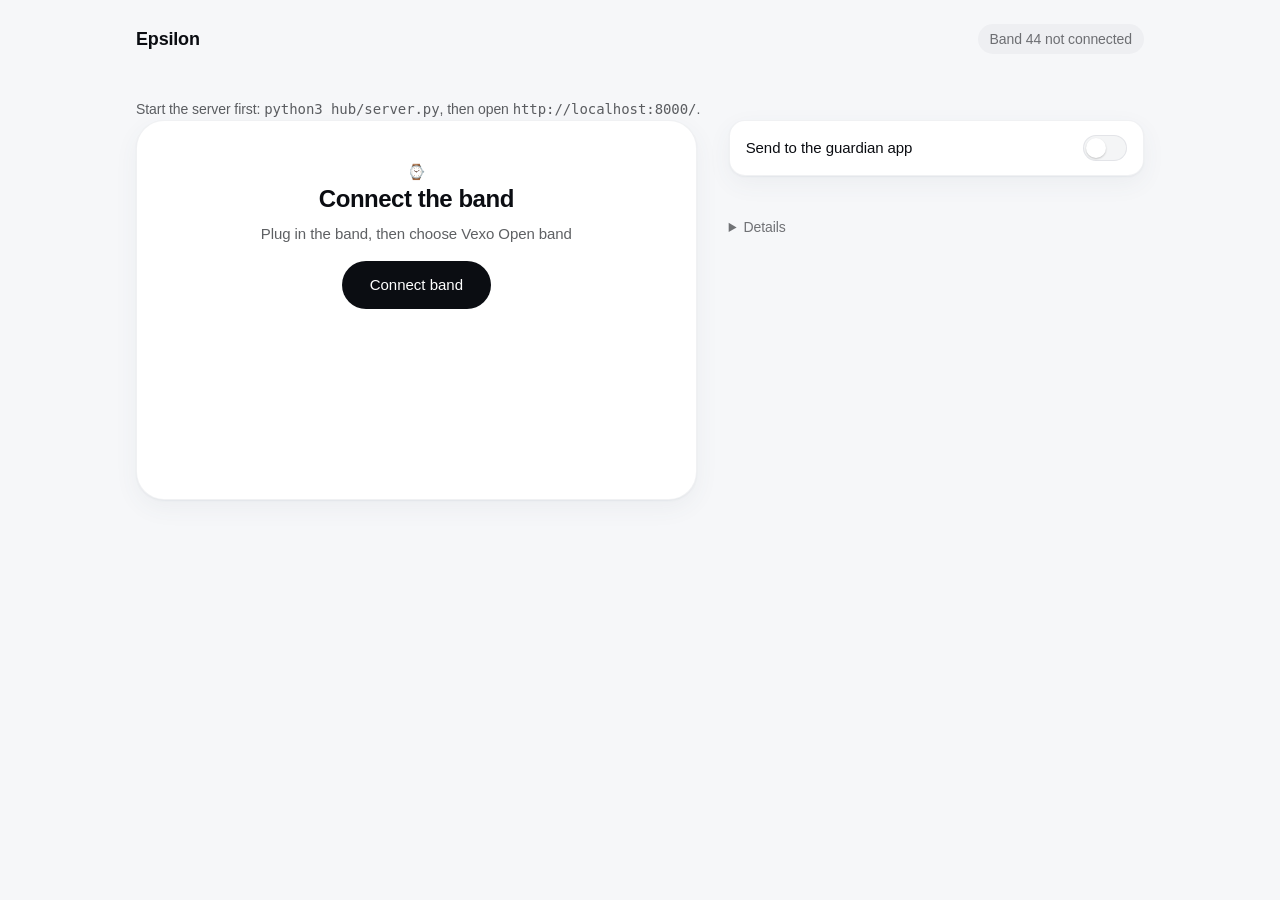
==== commit 0bd72b92: "Hosted page on Vercel; review fixes; USB or Bluetooth picker - Hosted mode (no server): each person " ====
--- a/hub/sources/band/index.html
+++ b/hub/sources/band/index.html
@@ -100,6 +100,7 @@
     <pre id="log"></pre>
     <p class="actions">
       <button id="disconnect" class="quiet" disabled>Disconnect</button>
+      <button id="download" class="quiet" hidden>Download data</button>
       <button id="calibrate" class="quiet">Calibrate taps again</button>
       <button id="reference" class="quiet">Record reference data (3 min)</button>
       <button id="reset" class="quiet">Forget all gestures</button>
--- a/hub/sources/band/style.css
+++ b/hub/sources/band/style.css
@@ -156,3 +156,7 @@
 .tile.untaught svg { color: var(--text-faint); }
 #card-icon svg { color: var(--word); }
 .word-card.unsure #card-icon svg, .word-card:not([style*="--word"]) #card-icon svg { color: var(--text-secondary); }
+
+/* Hosted: the band number and link choice sit in the connect card */
+.band-number, .band-link { display: block; margin: var(--gap-group) auto 0; font: inherit; font-size: var(--text-lg); text-align: center; width: 200px; padding: 10px 12px; border-radius: var(--radius-sm); border: 1px solid var(--border); background: var(--card); color: inherit; }
+.band-link { font-size: var(--text-body); margin-top: var(--gap-row); }
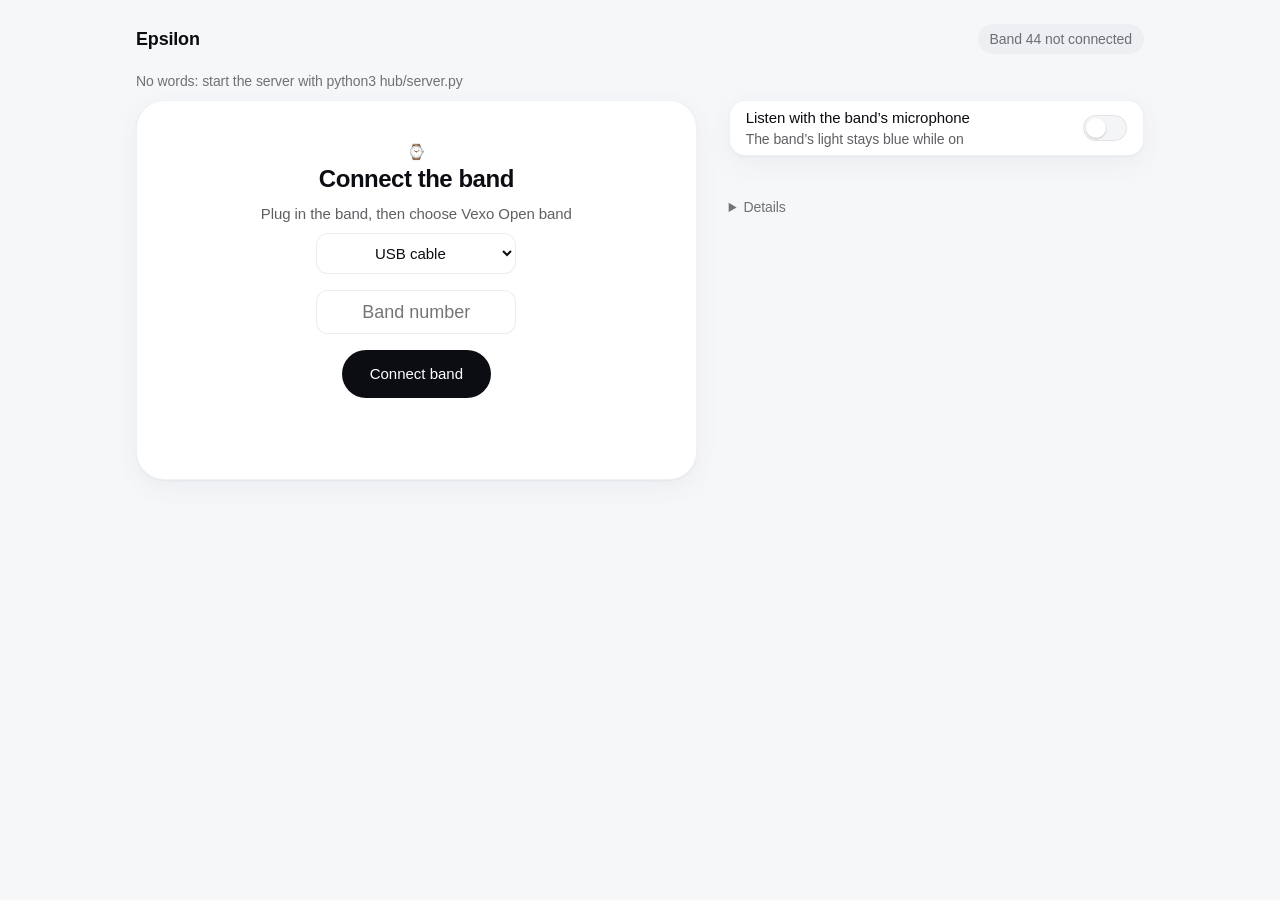
==== commit aff856c4: "Band microphone: teach a sound per word and listen for it - sounds.js turns the band's microphone (1" ====
--- a/hub/sources/band/index.html
+++ b/hub/sources/band/index.html
@@ -71,6 +71,7 @@
       <button id="cancel" class="quiet" hidden>Cancel</button>
     </div>
     <div class="tiles" id="tiles"></div>
+    <div class="actions"><button id="teach-sounds" class="quiet">Teach sounds</button></div>
     <ol id="recent" class="recent"></ol>
   </section>
 
@@ -80,6 +81,10 @@
   <label class="to-app" id="to-app-row">
     <input type="checkbox" id="to-app" role="switch">
     <span><b>Send to the guardian app</b> <span id="app-state" class="soft small"></span></span>
+  </label>
+  <label class="to-app" id="listen-row">
+    <input type="checkbox" id="listen" role="switch">
+    <span><b>Listen with the band’s microphone</b> <span class="soft small">The band’s light stays blue while on</span></span>
   </label>
   <section id="waves" hidden>
     <canvas id="picture" width="720" height="160"></canvas>
